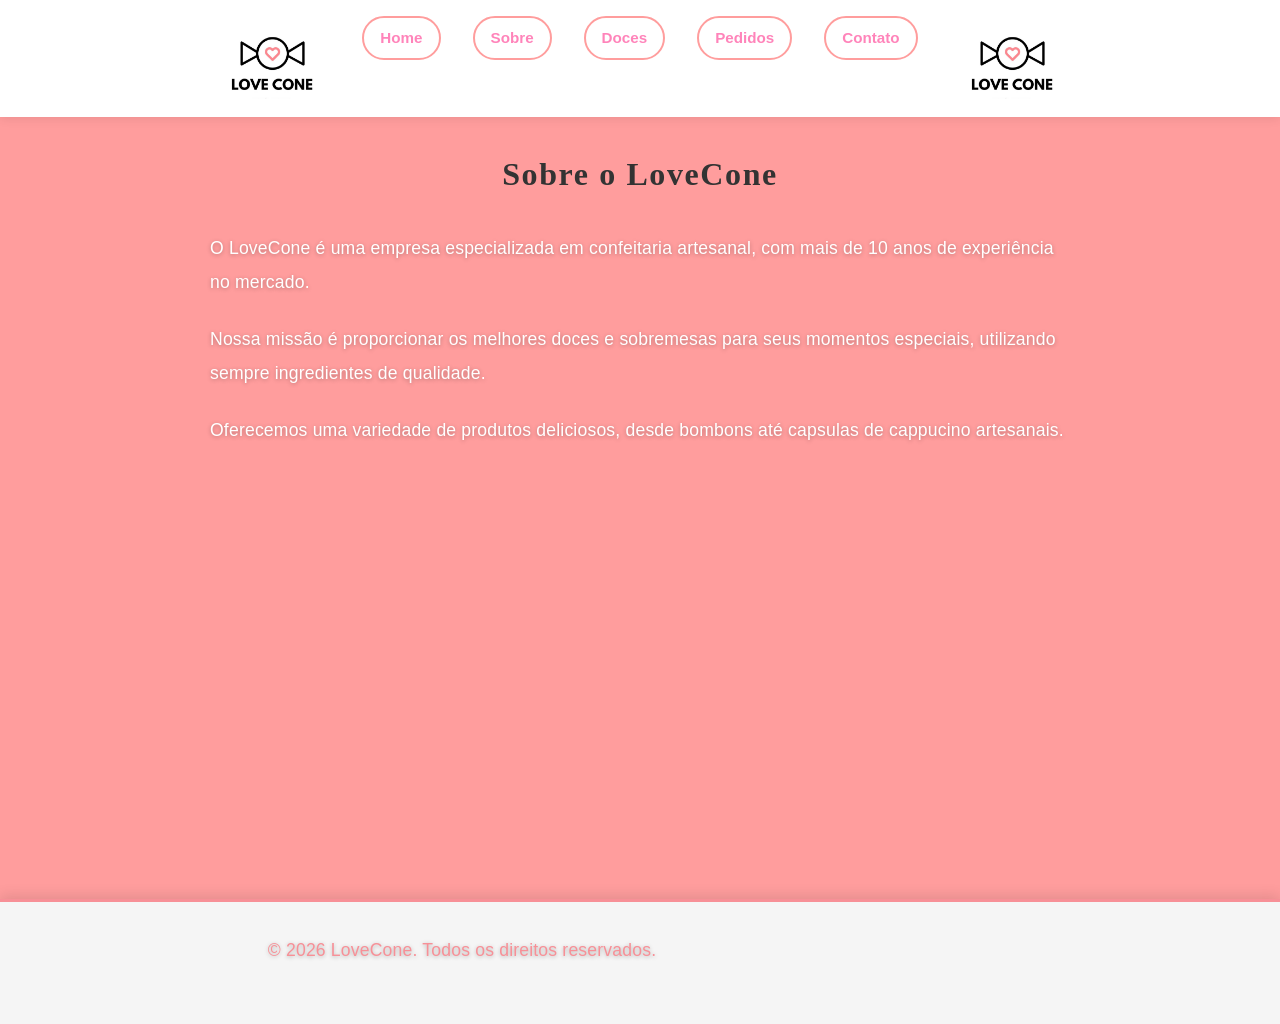
==== about.html @ 2f404a07 "Initial site upload" ====
<!DOCTYPE html>
<html lang="pt-BR">
<head>
    <meta charset="UTF-8">
    <meta name="viewport" content="width=device-width, initial-scale=1.0">
    <title>Sobre - LoveCone</title>
    <link rel="stylesheet" href="styles.css">
</head>
<body>
    <nav>
        <ul>
            <img class="logo"src="assets/logo4.png" alt="lovecone">
            <li><a href="index.html">Home</a></li>
            <li><a href="about.html">Sobre</a></li>
            <li><a href="candy.html">Doces</a></li>
            <li><a href="order.html">Pedidos</a></li>
            <li><a href="contact.html">Contato</a></li>
            <img class="logo"src="assets/logo4.png" alt="lovecone">
        </ul>
    </nav>

    <main>
        <h1>Sobre o LoveCone</h1>
        <p>O LoveCone é uma empresa especializada em confeitaria artesanal, com mais de 10 anos de experiência no mercado.</p>
        <p>Nossa missão é proporcionar os melhores doces e sobremesas para seus momentos especiais, utilizando sempre ingredientes de qualidade.</p>
        <p>Oferecemos uma variedade de produtos deliciosos, desde bombons até capsulas de cappucino artesanais.</p>
    </main>

    <footer>
        <p>&copy; 2026 LoveCone. Todos os direitos reservados.</p>
    </footer>

    <script src="scrip.js"></script>
</body>
</html>
---- styles.css ----
/* Variáveis globais */
:root {
    /* Cores */
    --color-primary: #f5f5f5;
    --color-secondary: #F79097;
    --color-tertiary: #f5f5f5;
    --color-input-bg:#f57386;
    --color-dark: #333;
    --color-dark-bg: #333;
    --color-light: white;
    --color-border: #ddd;

    /* Fontes */
    --font-primary: Arial, sans-serif;
    --font-title: 'Georgia', 'Palatino Linotype', 'Times New Roman', serif;
    --font-paragraph: Arial, sans-serif;
    --font-nav: Arial, sans-serif;
    --font-form: Arial, sans-serif;
    --font-button: Arial, sans-serif;
    --color-title-gold: #white;

    /* Tamanhos de fonte */
    --font-size-h1: 2rem;
    --font-size-h3: 1.25rem;
    --font-size-p: 1rem;
    --font-size-nav: 0.95rem;

    /* Espaçamentos */
    --spacing-small: 0.5rem;
    --spacing-medium: 1rem;
    --spacing-large: 2rem;

    /* Transições */
    --transition: 0.3s;
}

/* Reset e estilos globais */
* {
    margin: 0;
    padding: 0;
    box-sizing: border-box;
}

body {
    font-family: var(--font-primary);
    line-height: 1.6;
    color: var(--color-dark);
    background-color: #FF9D9D;
}

/* Navegação */
nav {
    background-color: var(--color-light);
    padding: var(--spacing-medium);
    position: sticky;
    top: 0;
    z-index: 100;
    box-shadow: 0 2px 10px rgba(0, 0, 0, 0.08);
}

nav ul {
    list-style: none;
    display: flex;
    gap: var(--spacing-large);
    justify-content: center;
    flex-wrap: wrap;
}

nav a {
    color: #FF84BA;
    text-decoration: none;
    font-weight: bold;
    font-family: var(--font-nav);
    font-size: var(--font-size-nav);
    padding: 0.5rem 1rem;
    border: 2px solid #FF9D9D;
    border-radius: 999px;
    display: inline-block;
    transition: var(--transition);
    background-color: transparent;
}

nav a:hover {
    background-color: #FF9D9D;
    color: var(--color-light);
    text-decoration: none;
    transform: translateY(-2px);
}

/* Main */
main {
    min-height: calc(100vh - 150px);
    padding: var(--spacing-large);
    max-width: 1200px;
    margin: 0 auto;
}

main:has(.order-form) {
    display: flex;
    flex-direction: column;
    align-items: center;
}

/* Footer */
footer {
    background-color: var(--color-primary);
    color: var(--color-secondary);
    text-align: center;
    padding: var(--spacing-large);
    margin-top: var(--spacing-large);
    border-top: 3px solid var(--color-secondary);
    box-shadow: 0 -4px 12px rgba(0, 0, 0, 0.1);
}

footer p,
footer a,
footer span,
footer div {
    color: var(--color-secondary);
    text-align: center;
}

/* Títulos */
h1 {
    color: var(--color-title-gold);
    margin: 0 auto 2rem;
    font-family: var(--font-title);
    font-size: var(--font-size-h1);
    text-align: center;
    letter-spacing: 0.05em;
    font-weight: 600;
}

p {
    color: #ffffff;
    font-size: 1.1rem;
    line-height: 1.9;
    max-width: 860px;
    margin-bottom: 1.5rem;
    letter-spacing: 0.01em;
    text-shadow: 0 1px 4px rgba(0, 0, 0, 0.28);
}

main p {
    font-family: var(--font-primary);
    margin-left: auto;
    margin-right: auto;
}


h3 {
    color: var(--color-primary);
    margin-bottom: var(--spacing-small);
    font-family: var(--font-title);
    font-size: var(--font-size-h3);

}

/* Slider de produtos (candy.html) */
.candy-hero {
    text-align: center;
    margin-bottom: var(--spacing-large);
    background: linear-gradient(135deg, var(--color-input-bg), var(--color-input-bg));
    padding: var(--spacing-large);
    border-radius: 12px;
    border: 2px solid var(--color-secondary);
}

.order-hero {
    text-align: center;
    margin-bottom: var(--spacing-large);
    background: linear-gradient(135deg, var(--color-input-bg), var(--color-input-bg));
    padding: var(--spacing-large);
    border-radius: 12px;
    border: 2px solid var(--color-secondary);
}

.order-products {
    display: grid;
    grid-template-columns: repeat(auto-fit, minmax(220px, 1fr));
    gap: var(--spacing-medium);
    margin-bottom: var(--spacing-large);
    background: linear-gradient(135deg, #faf6f1, #f5f0eb);
    padding: var(--spacing-large);
    border-radius: 12px;
    border: 2px solid var(--color-border);
}

.order-product-card {
    background: linear-gradient(135deg, var(--color-input-bg), #faf6f1);
    padding: var(--spacing-large);
    border-radius: 12px;
    box-shadow: 0 4px 12px rgba(0, 0, 0, 0.06);
    text-align: center;
    border: 2px solid var(--color-secondary);
    transition: var(--transition);
}

.order-product-card:hover {
    box-shadow: 0 6px 16px rgba(0, 0, 0, 0.1);
    transform: translateY(-4px);
}

.order-product-card h3 {
    color: var(--color-primary);
    margin-bottom: var(--spacing-small);
}

.order-product-card p {
    margin-bottom: 0.2rem;
}

.order-form {
    background: linear-gradient(135deg, var(--color-input-bg), #faf6f1);
    padding: var(--spacing-large);
    border-radius: 12px;
    border: 2px solid var(--color-primary);
    width: min(100%, 760px);
    margin: 0 auto;
}

.product-options {
    display: grid;
    gap: 0.6rem;
    margin: 0.5rem 0 1rem;
    background-color: #faf6f1;
    padding: var(--spacing-medium);
    border-radius: 8px;
    border: 1px solid var(--color-border);
}

.checkbox-option {
    display: flex;
    align-items: center;
    gap: 0.5rem;
    font-weight: 500;
    padding: 0.75rem;
    border: 1px solid var(--color-border);
    border-radius: 6px;
    background: linear-gradient(135deg, var(--color-input-bg), #faf6f1);
    cursor: pointer;
    transition: var(--transition);
}

.checkbox-option:hover {
    border-color: var(--color-secondary);
    box-shadow: 0 2px 6px rgba(157, 102, 56, 0.15);
}

.checkbox-option input {
    width: auto;
    margin: 0;
}

.quantity-field {
    display: none;
    margin: 0.35rem 0 0.8rem 1.4rem;
    padding: var(--spacing-medium);
    border: 1px solid var(--color-border);
    border-radius: 8px;
    background: linear-gradient(135deg, #faf6f1, #f5f0eb);
}



.quantity-field label {
    margin-top: 0;
    font-size: 0.95rem;
}

.quantity-field input {
    width: 120px;
}

.flavor-select {
    width: 100%;
    padding: var(--spacing-small);
    margin-top: var(--spacing-small);
    border: 2px solid var(--color-border);
    border-radius: 6px;
    font-family: var(--font-form);
    background-color: var(--color-input-bg);
    cursor: pointer;
    margin-bottom: var(--spacing-medium);
    transition: var(--transition);
}

.flavor-select:hover {
    border-color: var(--color-secondary);
    box-shadow: 0 2px 6px rgba(0, 0, 0, 0.1);
    background-color: #faf6f1;
}

.flavor-select:focus {
    outline: none;
    border-color: var(--color-secondary);
    box-shadow: 0 0 6px rgba(157, 102, 56, 0.2);
}

.quantity-input {
    width: 120px !important;
    padding: var(--spacing-small);
    margin-top: var(--spacing-small);
    border: 2px solid var(--color-border);
    border-radius: 6px;
    transition: var(--transition);
    background-color: var(--color-input-bg);
}

.quantity-input:hover {
    border-color: var(--color-secondary);
    background-color: #faf6f1;
}

.quantity-input:focus {
    outline: none;
    border-color: var(--color-secondary);
    box-shadow: 0 0 4px rgba(157, 102, 56, 0.3);
}

.price-display {
    background-color: #fff8f2;
    padding: var(--spacing-small) var(--spacing-medium);
    border: 2px solid var(--color-secondary);
    border-radius: 6px;
    margin-top: var(--spacing-medium);
    font-size: 0.95rem;
    color: var(--color-dark);
}

.price-display strong {
    color: var(--color-dark);
    font-size: 1.05rem;
}

.candy-hero p {
    max-width: 700px;
    margin: 0 auto;
    color: var(--color-input-bg);
}

.slider-section {
    background: linear-gradient(135deg, var(--color-input-bg), var(--color-input-bg));
    padding: var(--spacing-large);
    border-radius: 16px;
    box-shadow: 0 8px 25px rgba(0, 0, 0, 0.08);
    border: 2px solid var(--color-secondary);
}

.slider-controls {
    display: grid;
    grid-template-columns: auto 1fr auto;
    align-items: center;
    gap: var(--spacing-medium);
}

.slider-view {
    position: relative;
    min-height: 420px;
}

.slide {
    display: none;
    grid-template-columns: 1.1fr 0.9fr;
    gap: var(--spacing-large);
    align-items: center;
    background: linear-gradient(135deg, var(--color-input-bg), #faf6f1);
    padding: var(--spacing-large);
    border-radius: 16px;
    box-shadow: 0 4px 15px rgba(0, 0, 0, 0.08);
    border: 2px solid var(--color-border);
}

.slide.active {
    display: grid;
}

.slide-image {
    display: block;
    border-radius: 12px;
    overflow: hidden;
    min-height: 260px;
    border: 2px solid var(--color-secondary);
    background: linear-gradient(135deg, #f8e9dc, #f2d6bc);
}

.slide-image img {
    width: 100%;
    height: 100%;
    object-fit: cover;
    display: block;
}

.slide-content h3 {
    color: var(--color-primary);
    margin-bottom: var(--spacing-small);
}

.slide-content p {
    color: var(--color-dark);
}

.flavor-list {
    margin: 0.75rem 0;
    padding-left: 1.1rem;
    color: var(--color-dark);
    background-color: var(--color-input-bg);
    padding: var(--spacing-medium);
    border-left: 3px solid var(--color-secondary);
    border-radius: 4px;
}

.flavor-list li {
    margin-bottom: 0.35rem;
}

.flavor-list span {
    color: var(--color-primary);
    font-weight: bold;
}

.price-tag {
    margin-top: var(--spacing-small);
    font-weight: bold;
    color: var(--color-primary);
    background-color: #fff8f2;
    padding: 0.5rem 1rem;
    border-radius: 6px;
    display: inline-block;
    border: 1px solid var(--color-secondary);
}

.slider-btn {
    background: linear-gradient(135deg, var(--color-secondary), var(--color-input-bg));
    color: var(--color-light);
    border: 1px solid var(--color-secondary);
    width: 46px;
    height: 46px;
    border-radius: 999px;
    cursor: pointer;
    font-size: 1.1rem;
    font-weight: 600;
    transition: var(--transition);
    box-shadow: 0 4px 10px rgba(0, 0, 0, 0.16);
}

.slider-btn:hover {
    background: linear-gradient(135deg, var(--color-input-bg), var(--color-secondary));
    border-color: var(--color-secondary);
    transform: translateY(-2px);
    box-shadow: 0 6px 14px rgba(0, 0, 0, 0.22);
}

.slider-dots {
    display: flex;
    justify-content: center;
    gap: 0.6rem;
    margin-top: var(--spacing-medium);
}

.dot {
    width: 10px;
    height: 10px;
    border: 2px solid var(--color-border);
    border-radius: 50%;
    background: #c9b8a7;
    cursor: pointer;
    transition: var(--transition);
    opacity: 0.7;
    padding: 0;
}

.dot:hover {
    background: var(--color-secondary);
    opacity: 0.9;
}

.dot.active {
    background: var(--color-primary);
    border-color: var(--color-secondary);
    opacity: 1;
    transform: scale(1.2);
}

/* Formulários */
form {
    background: linear-gradient(135deg, --color-input-bg, --color-input-bg);
    padding: var(--spacing-large);
    border-radius: 12px;
    max-width: 600px;
    font-family: var(--font-form);
    border: 2px solid var(--color-primary);
}

label {
    display: block;
    margin-top: var(--spacing-medium);
    font-weight: bold;
    font-family: var(--font-form);
    color: var(--color-primary);
}

input,
textarea,
select {
    width: 100%;
    padding: var(--spacing-small);
    margin-top: var(--spacing-small);
    border: 2px solid var(--color-border);
    border-radius: 6px;
    font-family: var(--font-form);
    transition: var(--transition);
    background-color: var(--color-input-bg);
}

input:hover,
textarea:hover,
select:hover {
    background-color: var(--color-input-bg);
    border-color: var(--color-secondary);
}

input:focus,
textarea:focus,
select:focus {
    outline: none;
    border-color: var(--color-secondary);
    box-shadow: 0 0 6px rgba(157, 102, 56, 0.2);
    background-color: var(--color-light);
}

button {
    background-color: var(--color-secondary);
    color: var(--color-light);
    padding: 0.75rem var(--spacing-large);
    border: 2px solid var(--color-primary);
    border-radius: 6px;
    cursor: pointer;
    font-weight: bold;
    font-family: var(--font-button);
    margin-top: var(--spacing-large);
    transition: var(--transition);
}

.delivery-row {
    display: grid;
    grid-template-columns: minmax(180px, 220px) 1fr;
    gap: 0.75rem;
    align-items: center;
    margin-top: var(--spacing-medium);
}

.delivery-label {
    display: flex;
    align-items: center;
}

.delivery-option {
    display: flex;
    flex-wrap: wrap;
    gap: 0.75rem;
    

}

.radio-option {
    display: inline-flex;
    align-items: center;
    gap: 0.5rem;
    padding: 0.75rem 1rem;
    border: 2px solid var(--color-border);
    border-radius: 10px;
    background: #fff2fc;
    cursor: pointer;
    transition: var(--transition);
    font-weight: 500;
    color: #000;
}

.radio-option input {
    margin: 0;
}

.radio-option:hover {
    border-color: var(--color-secondary);
}

.freight-container {
    margin-top: var(--spacing-medium);
    padding: var(--spacing-medium);
    background: linear-gradient(135deg, #fff4ef, #fff8f2);
    border: 2px solid var(--color-secondary);
    border-radius: 12px;
}

.freight-container p {
    margin: 0.35rem 0;
    color: var(--color-dark);
    font-weight: 600;
}

.freight-container strong {
    color: var(--color-primary);
}

#contactForm button:hover {
    background-color: var(--color-primary);
    border-color: var(--color-primary);
    transform: none;
    box-shadow: none;
}

#contactForm button:active {
    background-color: var(--color-secondary);
    border-color: var(--color-secondary);
    transform: translateY(-2px);
    box-shadow: 0 4px 8px rgba(0, 0, 0, 0.15);
}

/* Container de contato (contact.html) */
.contact-container {
    display: grid;
    grid-template-columns: 1fr 1fr;
    gap: var(--spacing-large);
    margin-top: var(--spacing-large);
    background: linear-gradient(135deg, --color-input-bg, --color-input-bg);
    padding: var(--spacing-large);
    border-radius: 12px;
    border: 2px solid var(--color-border);
}

.contact-info {
    background: linear-gradient(135deg, --color-input-bg, --color-input-bg);
    padding: var(--spacing-large);
    border-radius: 12px;
    border: 2px solid var(--color-secondary);
    box-shadow: 0 2px 8px rgba(0, 0, 0, 0.05);
}

.contact-info h3 {
    color: var(--color-primary);
    margin-bottom: var(--spacing-medium);
}

.contact-info p {
    margin-bottom: var(--spacing-medium);
    font-family: var(--font-paragraph);
    font-size: var(--font-size-p);
    color: var(--color-dark);
}

.contact-info a {
    color: var(--color-input-bg);
    text-decoration: none;
    font-weight: 600;
    transition: var(--transition);
}

.contact-info a svg {
    fill: var(--color-light);
    vertical-align: middle;
}

.contact-info a:hover {
    color: var(--color-secondary);
    text-decoration: underline;
}
.logo{
    width: 120px;
    height: auto;

}

/* Responsivo */
@media (max-width: 768px) {
    .contact-container {
        grid-template-columns: 1fr;
    }

    nav ul {
        gap: var(--spacing-medium);
    }
}
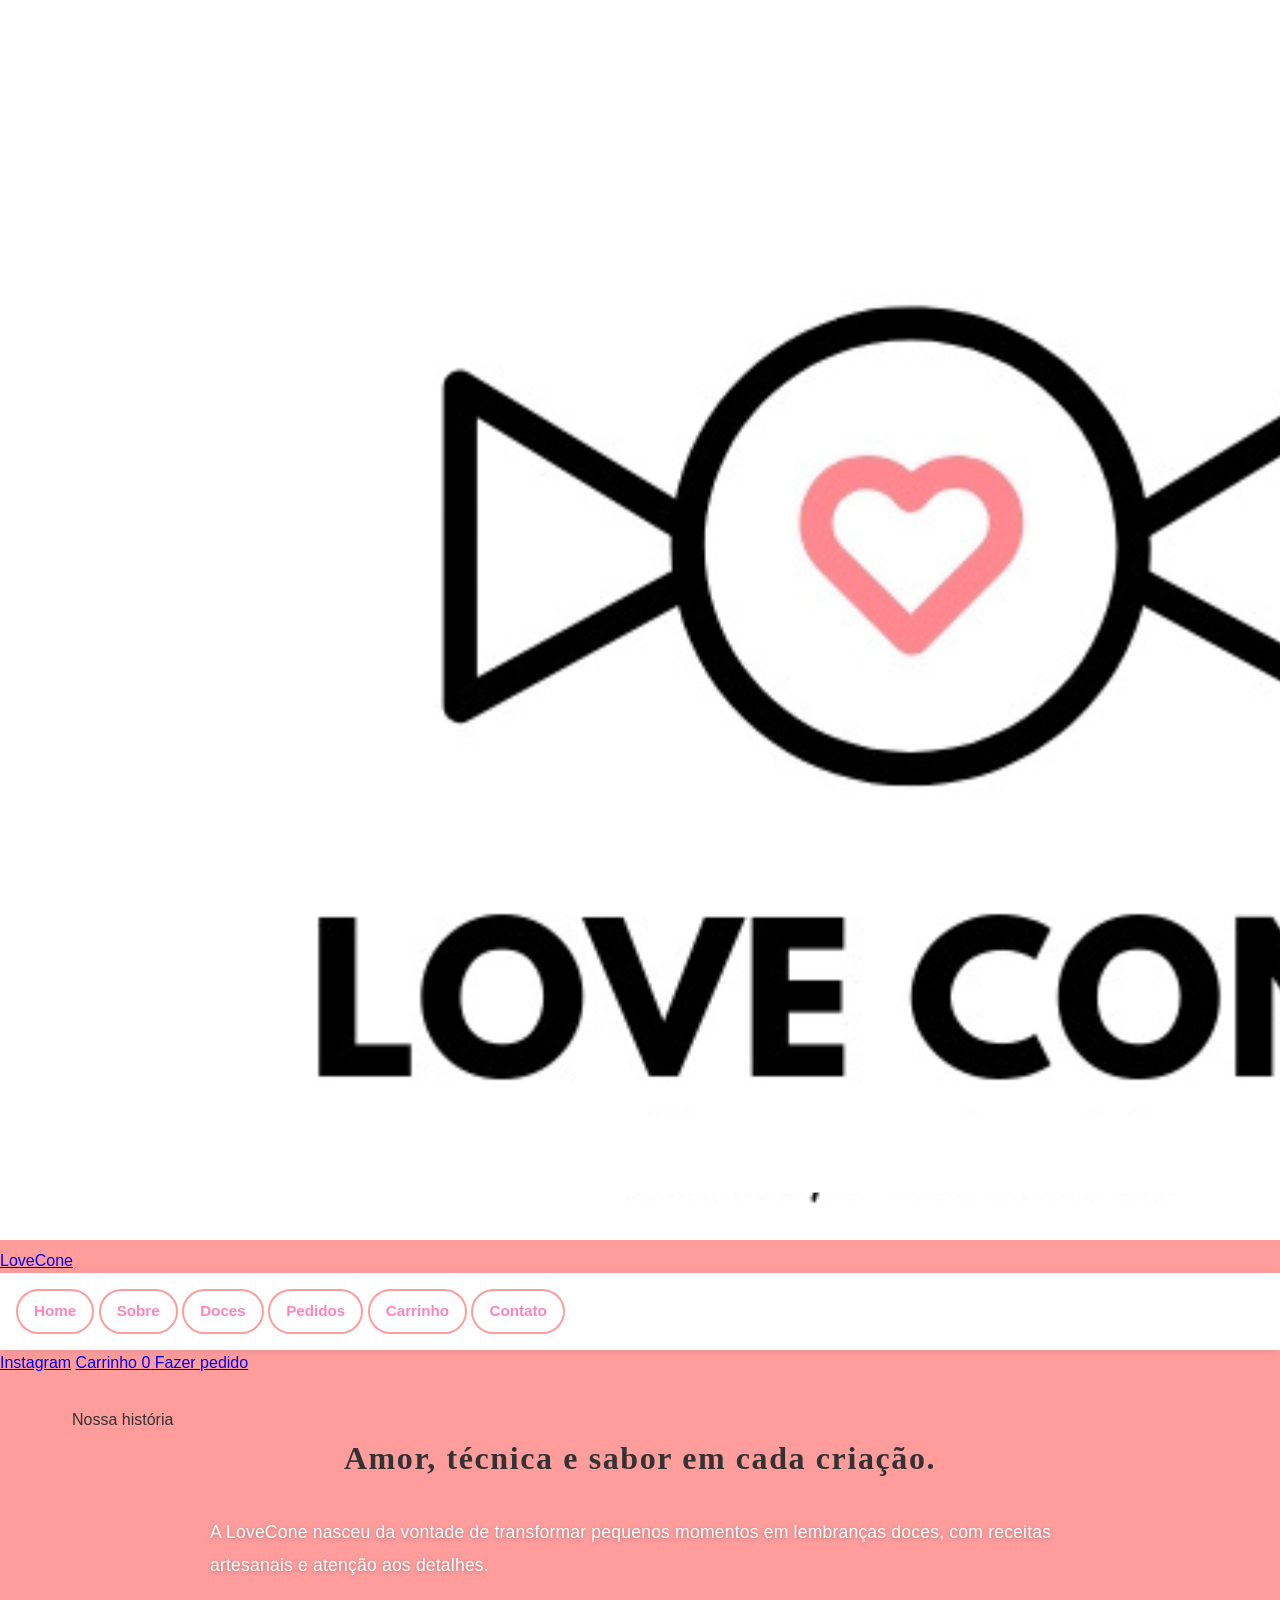
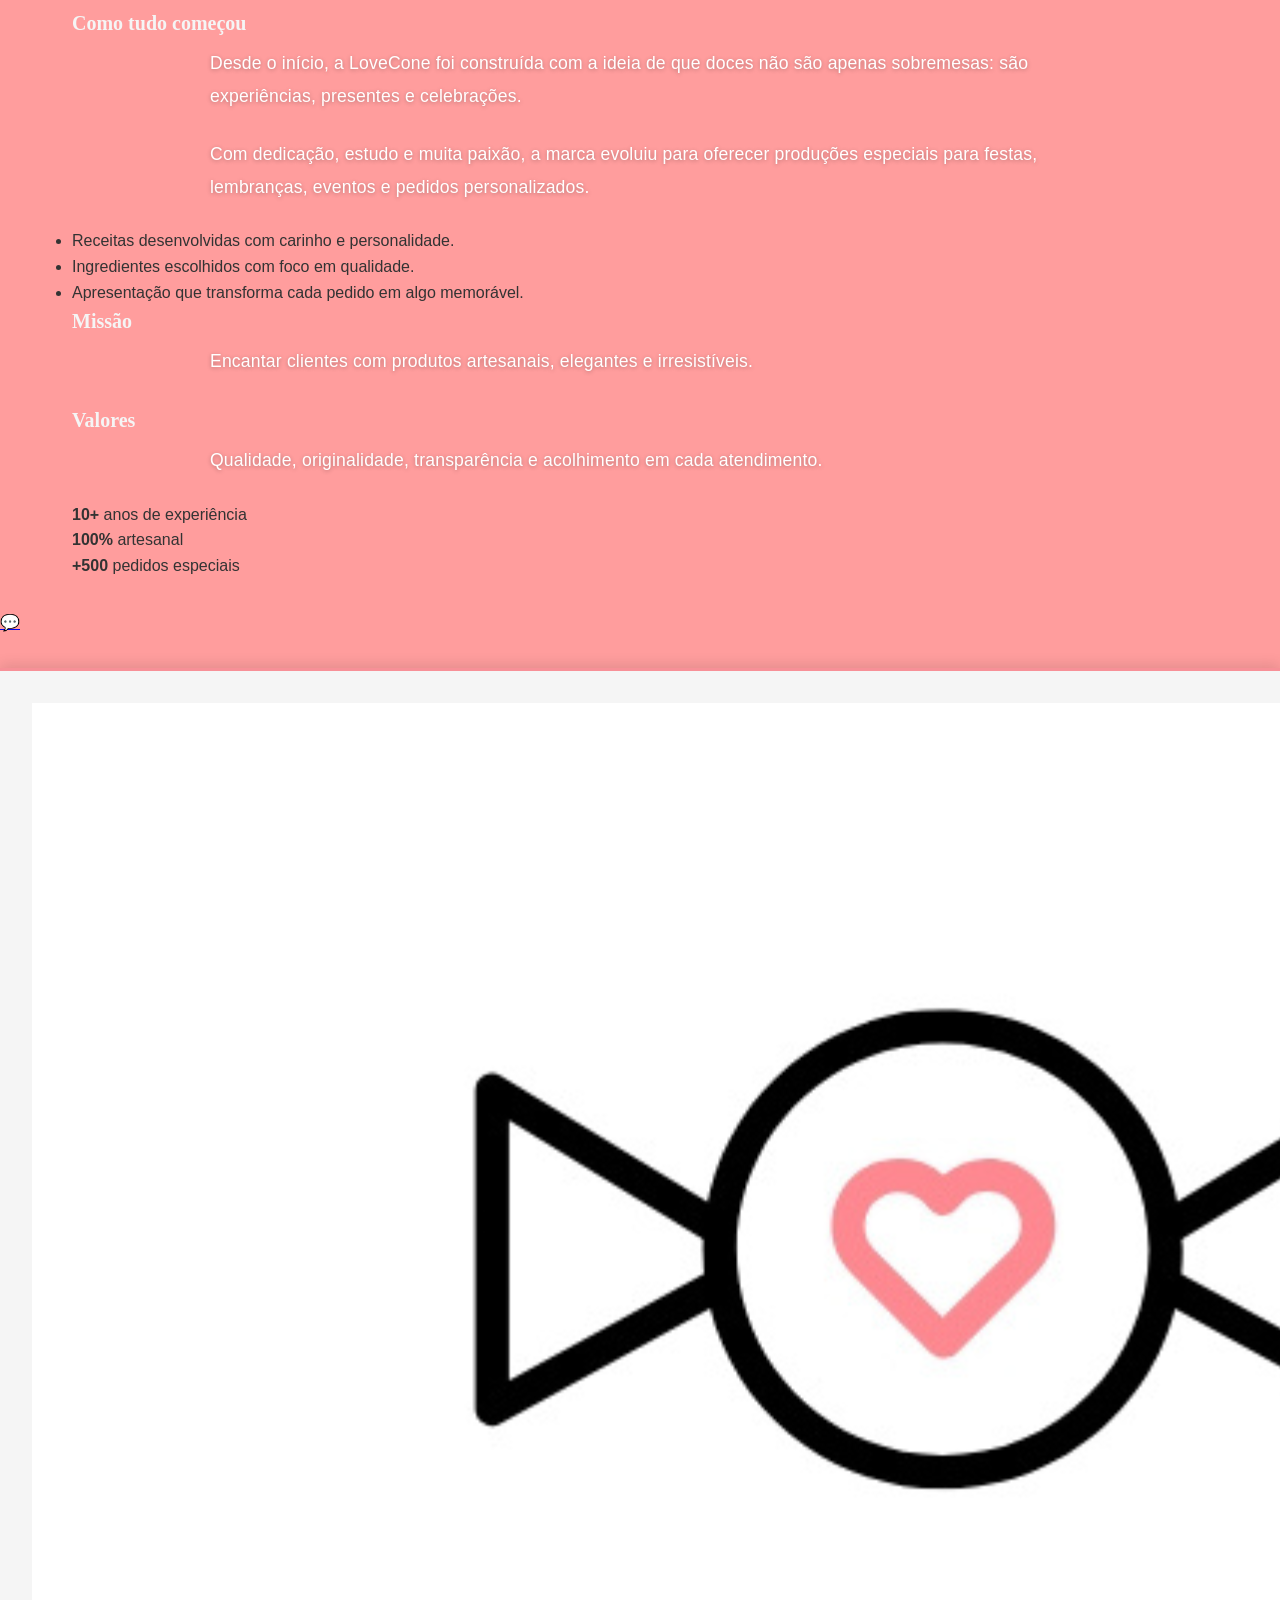
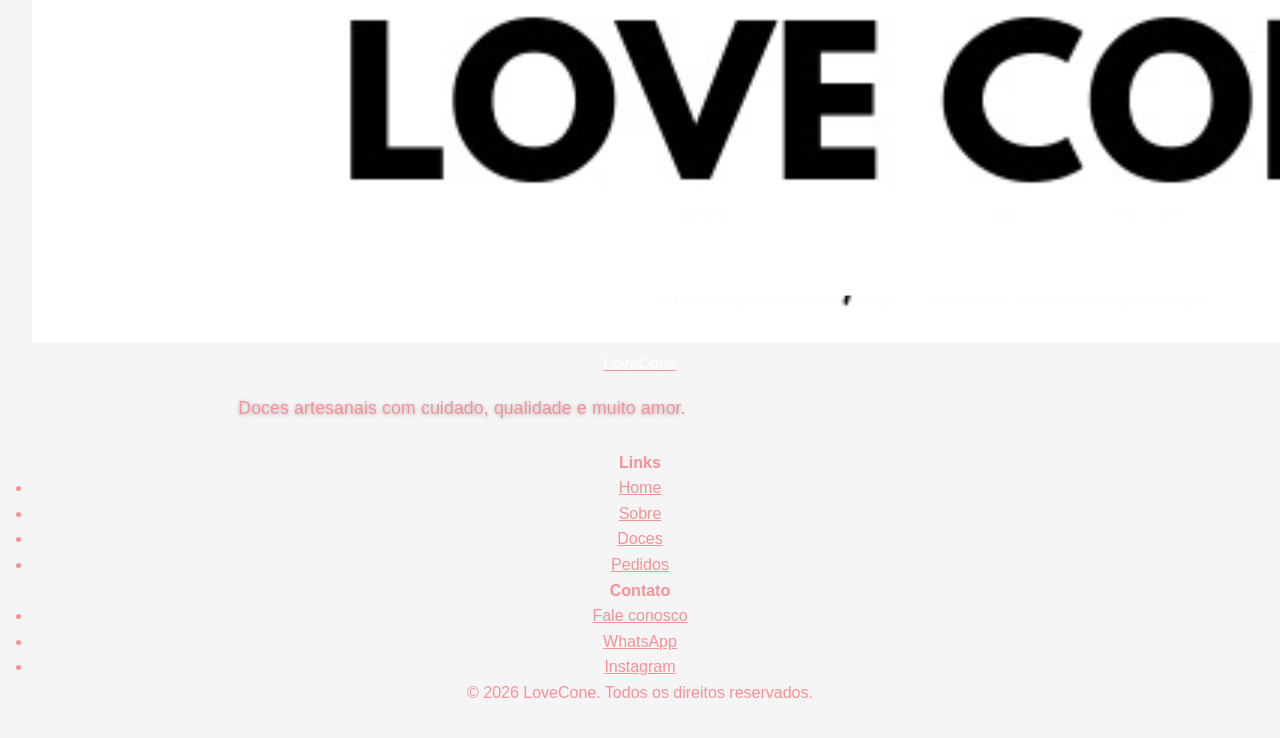
==== commit 9a1b11d3: "Revamp about page layout and content" ====
--- a/about.html
+++ b/about.html
@@ -3,31 +3,126 @@
 <head>
     <meta charset="UTF-8">
     <meta name="viewport" content="width=device-width, initial-scale=1.0">
-    <title>Sobre - LoveCone</title>
+    <meta name="description" content="Conheça a história da LoveCone e nossa missão de transformar momentos em experiências doces e memoráveis.">
+    <title>Sobre | LoveCone</title>
     <link rel="stylesheet" href="styles.css">
 </head>
 <body>
-    <nav>
-        <ul>
-            <img class="logo"src="assets/logo4.png" alt="lovecone">
-            <li><a href="index.html">Home</a></li>
-            <li><a href="about.html">Sobre</a></li>
-            <li><a href="candy.html">Doces</a></li>
-            <li><a href="order.html">Pedidos</a></li>
-            <li><a href="contact.html">Contato</a></li>
-            <img class="logo"src="assets/logo4.png" alt="lovecone">
-        </ul>
-    </nav>
+    <header class="site-header">
+        <div class="container navbar">
+            <a href="index.html" class="brand" aria-label="LoveCone home">
+                <img src="assets/logo4.png" alt="LoveCone logo">
+                <span>LoveCone</span>
+            </a>
+
+            <nav class="main-nav" aria-label="Navegação principal">
+                <a href="index.html">Home</a>
+                <a href="about.html" class="active">Sobre</a>
+                <a href="candy.html">Doces</a>
+                <a href="order.html">Pedidos</a>
+                <a href="cart.html">Carrinho</a>
+                <a href="contact.html">Contato</a>
+            </nav>
+
+            <div class="nav-actions">
+                <a class="btn btn-light" href="contact.html">Instagram</a>
+                <a class="btn btn-cart" href="cart.html">
+                    Carrinho
+                    <span class="cart-badge-pill" data-cart-nav-count>0</span>
+                </a>
+                <a class="btn btn-primary" href="order.html">Fazer pedido</a>
+            </div>
+        </div>
+    </header>
 
     <main>
-        <h1>Sobre o LoveCone</h1>
-        <p>O LoveCone é uma empresa especializada em confeitaria artesanal, com mais de 10 anos de experiência no mercado.</p>
-        <p>Nossa missão é proporcionar os melhores doces e sobremesas para seus momentos especiais, utilizando sempre ingredientes de qualidade.</p>
-        <p>Oferecemos uma variedade de produtos deliciosos, desde bombons até capsulas de cappucino artesanais.</p>
+        <section class="about-hero">
+            <div class="container">
+                <div class="page-copy">
+                    <span class="eyebrow">Nossa história</span>
+                    <h1>Amor, técnica e sabor em cada criação.</h1>
+                    <p>A LoveCone nasceu da vontade de transformar pequenos momentos em lembranças doces, com receitas artesanais e atenção aos detalhes.</p>
+                </div>
+            </div>
+        </section>
+
+        <section class="section">
+            <div class="container about-grid">
+                <article class="story-card">
+                    <h3>Como tudo começou</h3>
+                    <p>Desde o início, a LoveCone foi construída com a ideia de que doces não são apenas sobremesas: são experiências, presentes e celebrações.</p>
+                    <p>Com dedicação, estudo e muita paixão, a marca evoluiu para oferecer produções especiais para festas, lembranças, eventos e pedidos personalizados.</p>
+
+                    <ul>
+                        <li>Receitas desenvolvidas com carinho e personalidade.</li>
+                        <li>Ingredientes escolhidos com foco em qualidade.</li>
+                        <li>Apresentação que transforma cada pedido em algo memorável.</li>
+                    </ul>
+                </article>
+
+                <aside class="info-card">
+                    <h3>Missão</h3>
+                    <p>Encantar clientes com produtos artesanais, elegantes e irresistíveis.</p>
+
+                    <h3 style="margin-top: 1.6rem;">Valores</h3>
+                    <p>Qualidade, originalidade, transparência e acolhimento em cada atendimento.</p>
+                </aside>
+            </div>
+        </section>
+
+        <section class="section">
+            <div class="container">
+                <div class="stats-grid">
+                    <div class="stat-box">
+                        <strong>10+</strong>
+                        <span>anos de experiência</span>
+                    </div>
+                    <div class="stat-box">
+                        <strong>100%</strong>
+                        <span>artesanal</span>
+                    </div>
+                    <div class="stat-box">
+                        <strong>+500</strong>
+                        <span>pedidos especiais</span>
+                    </div>
+                </div>
+            </div>
+        </section>
     </main>
 
-    <footer>
-        <p>&copy; 2026 LoveCone. Todos os direitos reservados.</p>
+    <a class="wa-float" href="https://wa.me/5511971830218" target="_blank" rel="noopener noreferrer" aria-label="Falar no WhatsApp">💬</a>
+
+    <footer class="site-footer">
+        <div class="container footer-grid">
+            <div>
+                <a href="index.html" class="brand" aria-label="LoveCone home">
+                    <img src="assets/logo4.png" alt="LoveCone logo">
+                    <span style="color: #fff;">LoveCone</span>
+                </a>
+                <p style="margin-top: 1rem;">Doces artesanais com cuidado, qualidade e muito amor.</p>
+            </div>
+
+            <div>
+                <h4>Links</h4>
+                <ul class="footer-links">
+                    <li><a href="index.html">Home</a></li>
+                    <li><a href="about.html">Sobre</a></li>
+                    <li><a href="candy.html">Doces</a></li>
+                    <li><a href="order.html">Pedidos</a></li>
+                </ul>
+            </div>
+
+            <div>
+                <h4>Contato</h4>
+                <ul class="footer-links">
+                    <li><a href="contact.html">Fale conosco</a></li>
+                    <li><a href="https://wa.me/5511971830218" target="_blank" rel="noopener noreferrer">WhatsApp</a></li>
+                    <li><a href="https://www.instagram.com/loveconechocolates/" target="_blank" rel="noopener noreferrer">Instagram</a></li>
+                </ul>
+            </div>
+        </div>
+
+        <div class="container footer-bottom">&copy; 2026 LoveCone. Todos os direitos reservados.</div>
     </footer>
 
     <script src="scrip.js"></script>
--- a/styles.css
+++ b/styles.css
@@ -272,6 +272,12 @@
     width: 120px;
 }
 
+.flavor-entry {
+    padding-bottom: var(--spacing-small);
+    margin-bottom: var(--spacing-small);
+    border-bottom: 1px solid var(--color-border);
+}
+
 .flavor-select {
     width: 100%;
     padding: var(--spacing-small);
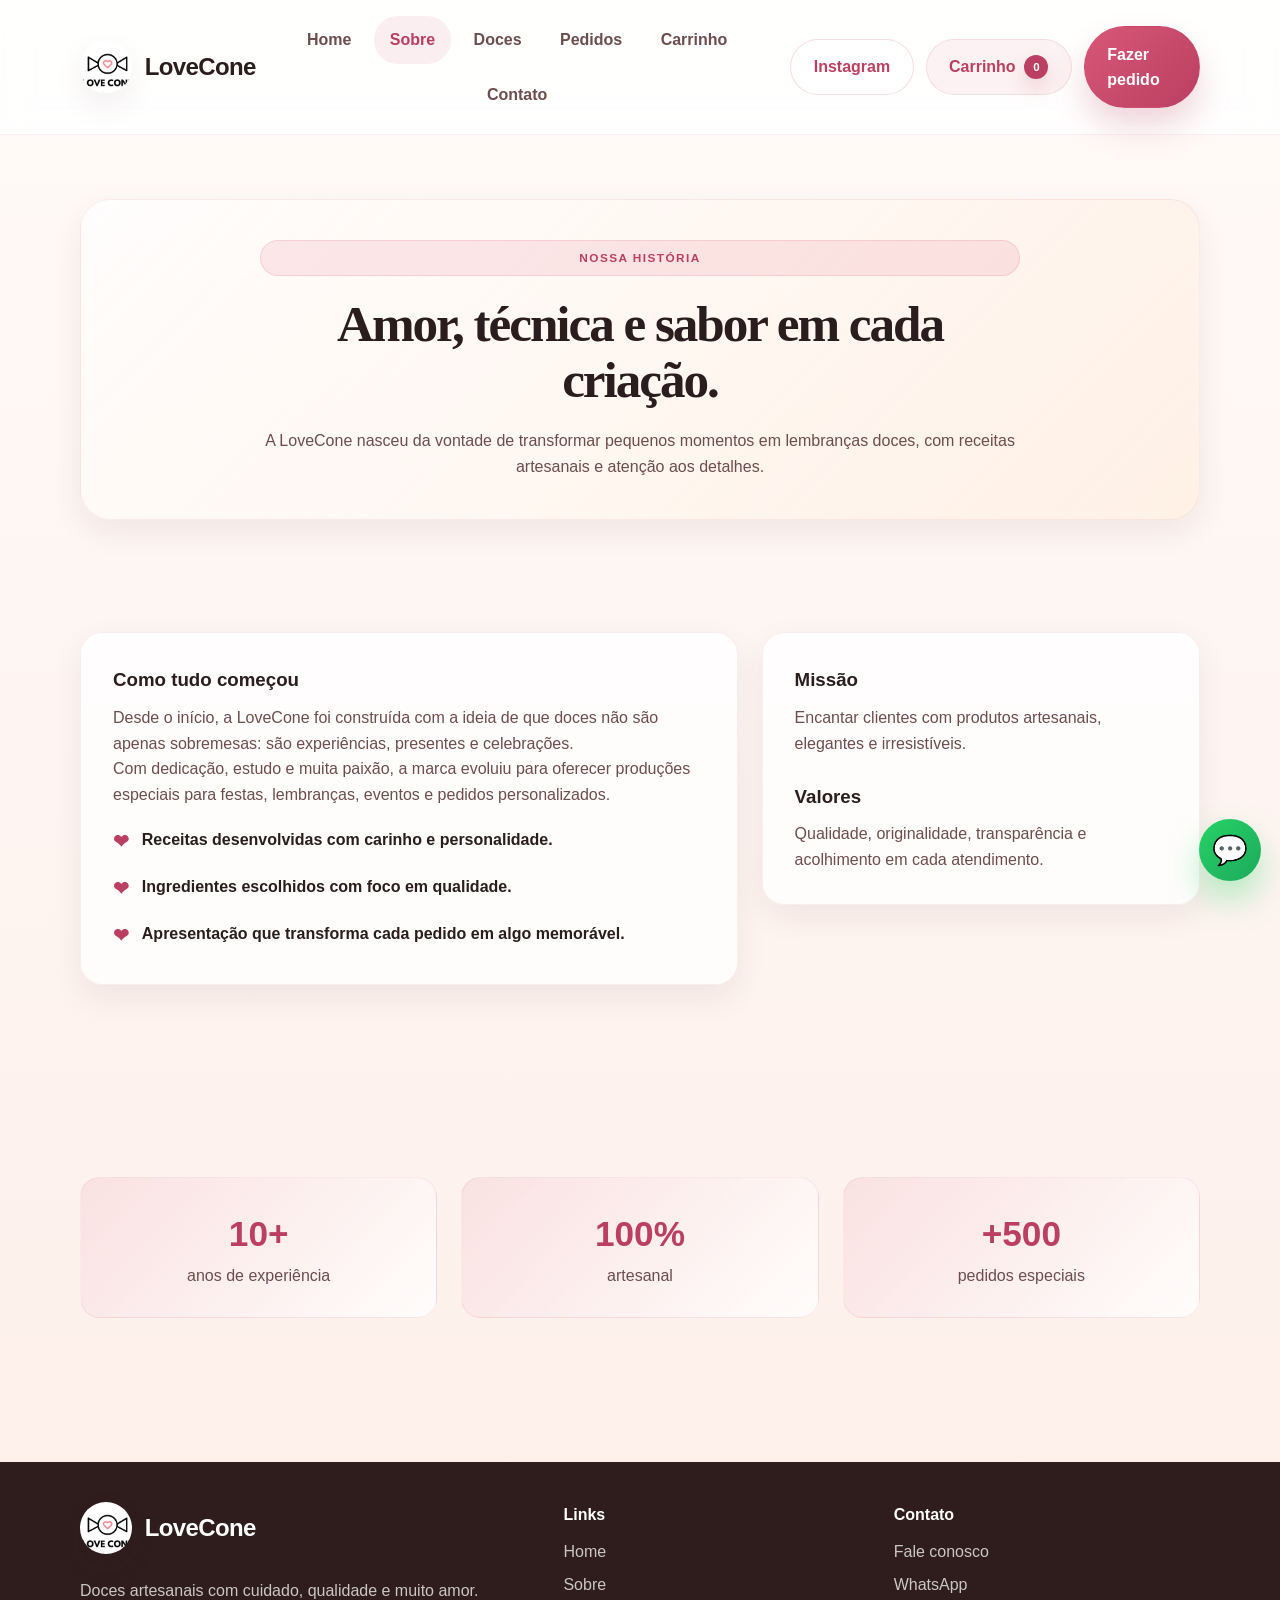
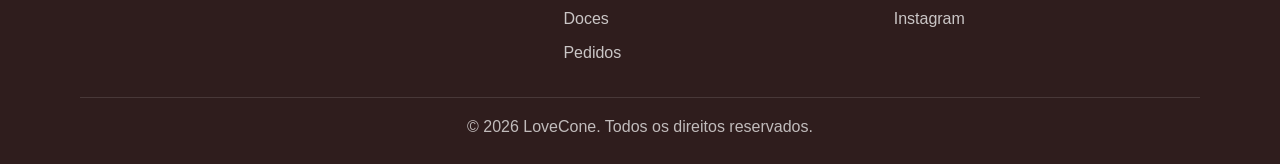
==== commit 832de9a0: "Update Instagram link to external URL" ====
--- a/about.html
+++ b/about.html
@@ -25,7 +25,7 @@
             </nav>
 
             <div class="nav-actions">
-                <a class="btn btn-light" href="contact.html">Instagram</a>
+                <a class="btn btn-light" href="https://www.instagram.com/loveconechocolates/" target="_blank" rel="noopener noreferrer">Instagram</a>
                 <a class="btn btn-cart" href="cart.html">
                     Carrinho
                     <span class="cart-badge-pill" data-cart-nav-count>0</span>
--- a/styles.css
+++ b/styles.css
@@ -1,322 +1,1449 @@
-/* Variáveis globais */
 :root {
-    /* Cores */
-    --color-primary: #f5f5f5;
-    --color-secondary: #F79097;
-    --color-tertiary: #f5f5f5;
-    --color-input-bg:#f57386;
-    --color-dark: #333;
-    --color-dark-bg: #333;
-    --color-light: white;
-    --color-border: #ddd;
-
-    /* Fontes */
-    --font-primary: Arial, sans-serif;
-    --font-title: 'Georgia', 'Palatino Linotype', 'Times New Roman', serif;
-    --font-paragraph: Arial, sans-serif;
-    --font-nav: Arial, sans-serif;
-    --font-form: Arial, sans-serif;
-    --font-button: Arial, sans-serif;
-    --color-title-gold: #white;
-
-    /* Tamanhos de fonte */
-    --font-size-h1: 2rem;
-    --font-size-h3: 1.25rem;
-    --font-size-p: 1rem;
-    --font-size-nav: 0.95rem;
-
-    /* Espaçamentos */
-    --spacing-small: 0.5rem;
-    --spacing-medium: 1rem;
-    --spacing-large: 2rem;
-
-    /* Transições */
-    --transition: 0.3s;
-}
-
-/* Reset e estilos globais */
+    --bg: #fffaf8;
+    --bg-soft: #fdf0ee;
+    --surface: #ffffff;
+    --surface-strong: #fff7f5;
+    --primary: #d85777;
+    --primary-dark: #ba3f60;
+    --secondary: #f5c4b7;
+    --secondary-strong: #f2a9a0;
+    --accent: #fff2cf;
+    --text: #2b1d1d;
+    --muted: #6d4d4d;
+    --line: #f3d9d5;
+    --success: #3b946d;
+    --shadow: 0 18px 45px rgba(157, 84, 98, 0.12);
+    --shadow-soft: 0 12px 32px rgba(50, 26, 34, 0.07);
+    --radius: 24px;
+    --radius-sm: 14px;
+}
+
 * {
     margin: 0;
     padding: 0;
     box-sizing: border-box;
 }
 
+html {
+    scroll-behavior: smooth;
+}
+
 body {
-    font-family: var(--font-primary);
+    font-family: 'Segoe UI', Tahoma, Geneva, Verdana, sans-serif;
+    background: linear-gradient(180deg, #fffaf8 0%, #fdeee8 100%);
+    color: var(--text);
     line-height: 1.6;
-    color: var(--color-dark);
-    background-color: #FF9D9D;
-}
-
-/* Navegação */
-nav {
-    background-color: var(--color-light);
-    padding: var(--spacing-medium);
+}
+
+a {
+    text-decoration: none;
+    color: inherit;
+}
+
+img {
+    display: block;
+    max-width: 100%;
+}
+
+button,
+input,
+select,
+textarea {
+    font: inherit;
+}
+
+.container {
+    width: min(1120px, calc(100% - 2rem));
+    margin: 0 auto;
+}
+
+.section {
+    padding: 5rem 0;
+}
+
+.section-heading {
+    text-align: center;
+    max-width: 640px;
+    margin: 0 auto 2.5rem;
+}
+
+.section-heading .eyebrow,
+.eyebrow {
+    display: inline-block;
+    padding: 0.45rem 0.8rem;
+    background: rgba(216, 87, 119, 0.12);
+    border: 1px solid rgba(216, 87, 119, 0.16);
+    color: var(--primary-dark);
+    border-radius: 999px;
+    font-size: 0.74rem;
+    letter-spacing: 0.12em;
+    text-transform: uppercase;
+    font-weight: 700;
+}
+
+.section-heading h2,
+.hero-copy h1,
+.page-hero h1,
+.order-hero h1,
+.candy-hero h1,
+.contact-header h1,
+.about-hero h1 {
+    font-family: Georgia, 'Times New Roman', serif;
+    letter-spacing: -0.04em;
+    line-height: 1.1;
+}
+
+.section-heading h2 {
+    margin-top: 1rem;
+    font-size: clamp(2rem, 4vw, 3rem);
+    color: var(--text);
+}
+
+.section-heading p,
+.hero-copy p,
+.page-copy p,
+.card p,
+.product-card p,
+.contact-copy p,
+.feature-item p,
+.testimonial p {
+    color: var(--muted);
+}
+
+.site-header {
     position: sticky;
     top: 0;
-    z-index: 100;
-    box-shadow: 0 2px 10px rgba(0, 0, 0, 0.08);
-}
-
-nav ul {
+    z-index: 20;
+    backdrop-filter: blur(14px);
+    background: rgba(255, 255, 255, 0.85);
+    border-bottom: 1px solid rgba(216, 87, 119, 0.1);
+}
+
+.navbar {
+    display: flex;
+    align-items: center;
+    justify-content: space-between;
+    padding: 1rem 0;
+    gap: 1rem;
+}
+
+.brand {
+    display: inline-flex;
+    align-items: center;
+    gap: 0.8rem;
+    font-weight: 800;
+    color: var(--text);
+    letter-spacing: -0.04em;
+}
+
+.brand img {
+    width: 52px;
+    height: 52px;
+    border-radius: 50%;
+    object-fit: cover;
+    box-shadow: var(--shadow-soft);
+}
+
+.brand span {
+    font-size: 1.5rem;
+}
+
+.main-nav {
+    display: flex;
+    align-items: center;
+    gap: 0.4rem;
+    flex-wrap: wrap;
+    justify-content: center;
+}
+
+.main-nav a {
+    color: var(--muted);
+    padding: 0.7rem 1rem;
+    border-radius: 999px;
+    font-weight: 600;
+    transition: 0.2s ease;
+}
+
+.main-nav a:hover,
+.main-nav a.active {
+    background: rgba(216, 87, 119, 0.1);
+    color: var(--primary-dark);
+}
+
+.nav-actions {
+    display: flex;
+    align-items: center;
+    gap: 0.75rem;
+}
+
+.btn {
+    display: inline-flex;
+    align-items: center;
+    justify-content: center;
+    padding: 0.9rem 1.4rem;
+    border: 1px solid transparent;
+    border-radius: 999px;
+    font-weight: 700;
+    transition: 0.2s ease;
+    cursor: pointer;
+    gap: 0.55rem;
+}
+
+.btn-cart {
+    background: rgba(216, 87, 119, 0.08);
+    color: var(--primary-dark);
+    border-color: rgba(216, 87, 119, 0.14);
+}
+
+.cart-badge-pill {
+    display: inline-flex;
+    align-items: center;
+    justify-content: center;
+    min-width: 24px;
+    height: 24px;
+    padding: 0 0.45rem;
+    border-radius: 999px;
+    background: var(--primary-dark);
+    color: #fff;
+    font-size: 0.72rem;
+    font-weight: 800;
+    box-shadow: 0 10px 20px rgba(186, 63, 96, 0.2);
+}
+
+.btn:hover {
+    transform: translateY(-2px);
+}
+
+.btn-primary {
+    background: linear-gradient(135deg, var(--primary) 0%, var(--primary-dark) 100%);
+    color: #fff;
+    box-shadow: 0 18px 32px rgba(184, 63, 96, 0.22);
+}
+
+.btn-secondary {
+    background: transparent;
+    color: var(--primary-dark);
+    border-color: rgba(216, 87, 119, 0.3);
+}
+
+.btn-light {
+    background: #fff;
+    color: var(--primary-dark);
+    border-color: rgba(216, 87, 119, 0.2);
+}
+
+.hero {
+    padding: 4rem 0 2rem;
+}
+
+.hero-layout {
+    display: grid;
+    grid-template-columns: 1.05fr 0.95fr;
+    align-items: center;
+    gap: 3rem;
+}
+
+.hero-copy h1 {
+    font-size: clamp(2.8rem, 5vw, 5rem);
+    color: var(--text);
+    margin: 1rem 0 1.25rem;
+}
+
+.hero-copy p {
+    font-size: 1.08rem;
+    max-width: 560px;
+}
+
+.cta-group {
+    display: flex;
+    flex-wrap: wrap;
+    gap: 1rem;
+    margin-top: 2rem;
+}
+
+.hero-list {
     list-style: none;
-    display: flex;
-    gap: var(--spacing-large);
+    display: grid;
+    gap: 0.9rem;
+    margin-top: 2rem;
+}
+
+.hero-list li {
+    display: flex;
+    align-items: center;
+    gap: 0.8rem;
+    color: var(--text);
+    font-weight: 600;
+}
+
+.hero-list li::before {
+    content: '✓';
+    display: inline-flex;
+    align-items: center;
     justify-content: center;
+    width: 24px;
+    height: 24px;
+    border-radius: 50%;
+    background: rgba(59, 148, 109, 0.14);
+    color: var(--success);
+}
+
+.hero-visual {
+    position: relative;
+    display: flex;
+    justify-content: center;
+}
+
+.showcase-card {
+    position: relative;
+    width: min(100%, 520px);
+    padding: 1.2rem;
+    background: linear-gradient(180deg, #fff8f7 0%, #ffe8e4 100%);
+    border: 1px solid rgba(216, 87, 119, 0.12);
+    border-radius: var(--radius);
+    box-shadow: var(--shadow);
+}
+
+.showcase-card img {
+    width: 100%;
+    border-radius: 22px;
+    height: 520px;
+    object-fit: cover;
+}
+
+.floating-badge {
+    position: absolute;
+    right: 1.5rem;
+    bottom: 1.5rem;
+    background: rgba(255, 255, 255, 0.95);
+    border: 1px solid rgba(216, 87, 119, 0.12);
+    border-radius: 20px;
+    padding: 1rem 1.1rem;
+    box-shadow: var(--shadow-soft);
+}
+
+.floating-badge strong {
+    display: block;
+    font-size: 1.5rem;
+    color: var(--text);
+}
+
+.floating-badge span {
+    color: var(--muted);
+    font-size: 0.85rem;
+}
+
+.trust-bar {
+    background: rgba(255, 255, 255, 0.74);
+    border-top: 1px solid rgba(216, 87, 119, 0.08);
+    border-bottom: 1px solid rgba(216, 87, 119, 0.08);
+}
+
+.trust-grid {
+    display: grid;
+    grid-template-columns: repeat(4, minmax(0, 1fr));
+    gap: 1rem;
+    padding: 1.5rem 0;
+}
+
+.trust-item {
+    text-align: center;
+    padding: 1rem;
+}
+
+.trust-item strong {
+    display: block;
+    font-size: clamp(1.5rem, 2vw, 2rem);
+    color: var(--primary-dark);
+}
+
+.trust-item span {
+    color: var(--muted);
+    font-size: 0.9rem;
+}
+
+.feature-grid,
+.testimonial-grid,
+.product-grid,
+.about-grid,
+.contact-grid,
+.stats-grid {
+    display: grid;
+    gap: 1.5rem;
+}
+
+.feature-grid {
+    grid-template-columns: repeat(3, minmax(0, 1fr));
+}
+
+.feature-item,
+.product-card,
+.testimonial,
+.card,
+.contact-panel,
+.form-card,
+.info-card,
+.story-card {
+    background: rgba(255, 255, 255, 0.8);
+    border: 1px solid rgba(216, 87, 119, 0.1);
+    border-radius: 22px;
+    box-shadow: var(--shadow-soft);
+}
+
+.feature-item {
+    padding: 2rem 1.5rem;
+}
+
+.feature-icon {
+    width: 58px;
+    height: 58px;
+    display: inline-flex;
+    align-items: center;
+    justify-content: center;
+    border-radius: 18px;
+    background: linear-gradient(135deg, rgba(216, 87, 119, 0.15), rgba(242, 169, 160, 0.22));
+    color: var(--primary-dark);
+    font-size: 1.5rem;
+    margin-bottom: 1rem;
+}
+
+.feature-item h3,
+.product-card h3,
+.story-card h3,
+.info-card h3,
+.contact-panel h3,
+.form-card h3,
+.card h3 {
+    margin-bottom: 0.6rem;
+    color: var(--text);
+}
+
+.feature-item p,
+.card p,
+.story-card p,
+.info-card p,
+.contact-panel p,
+.form-card p,
+.product-card p {
+    color: var(--muted);
+}
+
+.product-grid {
+    grid-template-columns: repeat(3, minmax(0, 1fr));
+}
+
+.product-card {
+    overflow: hidden;
+}
+
+.product-card img {
+    width: 100%;
+    height: 260px;
+    object-fit: cover;
+}
+
+.product-info {
+    padding: 1.5rem;
+}
+
+.product-tag {
+    display: inline-block;
+    padding: 0.3rem 0.7rem;
+    border-radius: 999px;
+    background: rgba(216, 87, 119, 0.08);
+    color: var(--primary-dark);
+    font-weight: 700;
+    font-size: 0.72rem;
+    letter-spacing: 0.05em;
+    text-transform: uppercase;
+    margin-bottom: 0.7rem;
+}
+
+.product-card h3 {
+    font-size: 1.3rem;
+}
+
+.product-meta {
+    display: flex;
+    align-items: center;
+    justify-content: space-between;
+    margin-top: 1rem;
+}
+
+.price {
+    font-size: 1.5rem;
+    font-weight: 800;
+    color: var(--primary-dark);
+}
+
+.rating {
+    color: #e3aa2d;
+    font-weight: 700;
+}
+
+.promo-bar {
+    background: linear-gradient(135deg, var(--primary-dark) 0%, var(--primary) 100%);
+    color: #fff;
+    text-align: center;
+    padding: 0.9rem 1rem;
+    font-weight: 700;
+    letter-spacing: 0.04em;
+}
+
+.offer-strip {
+    padding-top: 2rem;
+}
+
+.offer-grid,
+.category-grid {
+    display: grid;
+    gap: 1.5rem;
+}
+
+.offer-grid {
+    grid-template-columns: repeat(3, minmax(0, 1fr));
+}
+
+.offer-card,
+.category-card {
+    background: rgba(255, 255, 255, 0.8);
+    border: 1px solid rgba(216, 87, 119, 0.1);
+    border-radius: 22px;
+    box-shadow: var(--shadow-soft);
+    overflow: hidden;
+}
+
+.offer-card {
+    padding: 1.5rem;
+}
+
+.offer-card .badge {
+    display: inline-block;
+    background: rgba(216, 87, 119, 0.1);
+    color: var(--primary-dark);
+    font-size: 0.72rem;
+    font-weight: 800;
+    text-transform: uppercase;
+    letter-spacing: 0.08em;
+    padding: 0.45rem 0.7rem;
+    border-radius: 999px;
+    margin-bottom: 1rem;
+}
+
+.offer-card strong {
+    display: block;
+    font-size: 2rem;
+    color: var(--text);
+    margin-bottom: 0.4rem;
+}
+
+.offer-card p {
+    color: var(--muted);
+}
+
+.category-grid {
+    grid-template-columns: repeat(4, minmax(0, 1fr));
+}
+
+.category-card {
+    text-align: center;
+    padding: 1.5rem 1rem;
+}
+
+.category-icon {
+    width: 70px;
+    height: 70px;
+    margin: 0 auto 1rem;
+    border-radius: 50%;
+    background: linear-gradient(135deg, rgba(216, 87, 119, 0.12), rgba(242, 169, 160, 0.2));
+    display: flex;
+    align-items: center;
+    justify-content: center;
+    font-size: 2rem;
+}
+
+.category-card h3 {
+    margin-bottom: 0.5rem;
+}
+
+.category-card p {
+    color: var(--muted);
+    font-size: 0.95rem;
+}
+
+.signature-section {
+    padding-top: 1rem;
+}
+
+.signature-box {
+    display: grid;
+    grid-template-columns: 1.05fr 0.95fr;
+    gap: 2rem;
+    background: linear-gradient(135deg, rgba(255, 255, 255, 0.82), rgba(255, 241, 233, 0.9));
+    border: 1px solid rgba(216, 87, 119, 0.12);
+    border-radius: 30px;
+    overflow: hidden;
+    box-shadow: var(--shadow);
+}
+
+.signature-content {
+    padding: 2.5rem;
+}
+
+.signature-content h2 {
+    font-size: clamp(2.1rem, 3vw, 3rem);
+    margin: 1rem 0 1rem;
+    color: var(--text);
+    font-family: Georgia, 'Times New Roman', serif;
+}
+
+.signature-content p {
+    color: var(--muted);
+    margin-bottom: 1.5rem;
+}
+
+.highlight-list {
+    list-style: none;
+    display: grid;
+    gap: 0.8rem;
+    margin: 1rem 0 1.5rem;
+}
+
+.highlight-list li {
+    display: flex;
+    align-items: center;
+    gap: 0.8rem;
+    color: var(--text);
+    font-weight: 600;
+}
+
+.highlight-list li::before {
+    content: '✓';
+    display: flex;
+    width: 26px;
+    height: 26px;
+    align-items: center;
+    justify-content: center;
+    border-radius: 50%;
+    background: rgba(59, 148, 109, 0.14);
+    color: var(--success);
+}
+
+.signature-image {
+    position: relative;
+    min-height: 420px;
+    background: linear-gradient(135deg, rgba(216, 87, 119, 0.18), rgba(242, 169, 160, 0.28));
+}
+
+.signature-image img {
+    width: 100%;
+    height: 100%;
+    object-fit: cover;
+}
+
+.mini-stat {
+    position: absolute;
+    right: 1.2rem;
+    bottom: 1.2rem;
+    background: rgba(255, 255, 255, 0.9);
+    border: 1px solid rgba(216, 87, 119, 0.08);
+    border-radius: 18px;
+    padding: 1rem 1.1rem;
+    box-shadow: var(--shadow-soft);
+}
+
+.mini-stat strong {
+    display: block;
+    font-size: 1.4rem;
+    color: var(--primary-dark);
+}
+
+.mini-stat span {
+    color: var(--muted);
+    font-size: 0.82rem;
+}
+
+.newsletter {
+    background: linear-gradient(135deg, rgba(216, 87, 119, 0.08), rgba(242, 169, 160, 0.12));
+    border: 1px solid rgba(216, 87, 119, 0.12);
+    border-radius: 28px;
+    padding: 2.5rem;
+    display: flex;
+    align-items: center;
+    justify-content: space-between;
+    gap: 1rem;
+}
+
+.newsletter h3 {
+    margin-bottom: 0.35rem;
+    font-size: clamp(1.7rem, 3vw, 2.2rem);
+}
+
+.newsletter-form {
+    display: flex;
+    gap: 0.75rem;
     flex-wrap: wrap;
 }
 
-nav a {
-    color: #FF84BA;
-    text-decoration: none;
-    font-weight: bold;
-    font-family: var(--font-nav);
-    font-size: var(--font-size-nav);
-    padding: 0.5rem 1rem;
-    border: 2px solid #FF9D9D;
+.newsletter-form input {
+    min-width: min(100%, 280px);
+    padding: 0.95rem 1rem;
+    border: 1px solid rgba(216, 87, 119, 0.2);
     border-radius: 999px;
+    background: rgba(255, 255, 255, 0.9);
+}
+
+.page-hero,
+.about-hero,
+.contact-header,
+.order-hero,
+.candy-hero {
+    padding: 4rem 0 2rem;
+}
+
+.page-hero .container,
+.about-hero .container,
+.contact-header .container,
+.order-hero .container,
+.candy-hero .container {
+    background: linear-gradient(135deg, rgba(255, 255, 255, 0.7), rgba(255, 240, 228, 0.9));
+    border: 1px solid rgba(216, 87, 119, 0.1);
+    border-radius: 30px;
+    padding: 2.5rem 2rem;
+    box-shadow: var(--shadow-soft);
+}
+
+.page-copy {
+    display: grid;
+    gap: 1.25rem;
+    text-align: center;
+    max-width: 760px;
+    margin: 0 auto;
+}
+
+.page-copy h1,
+.about-hero h1,
+.contact-header h1,
+.candy-hero h1,
+.order-hero h1 {
+    font-size: clamp(2.3rem, 4vw, 4rem);
+    color: var(--text);
+}
+
+.about-grid {
+    grid-template-columns: 1.2fr 0.8fr;
+    align-items: start;
+}
+
+.story-card,
+.info-card,
+.contact-panel,
+.form-card {
+    padding: 2rem;
+}
+
+.story-card ul {
+    list-style: none;
+    display: grid;
+    gap: 1rem;
+    margin-top: 1.25rem;
+}
+
+.story-card li {
+    display: flex;
+    gap: 0.8rem;
+    align-items: flex-start;
+    color: var(--text);
+    font-weight: 600;
+}
+
+.story-card li::before {
+    content: '❤';
+    color: var(--primary-dark);
+    font-size: 1.2rem;
+}
+
+.stats-grid {
+    grid-template-columns: repeat(3, minmax(0, 1fr));
+    margin-top: 2rem;
+}
+
+.stat-box {
+    background: linear-gradient(135deg, rgba(216, 87, 119, 0.1), rgba(255, 255, 255, 0.8));
+    border: 1px solid rgba(216, 87, 119, 0.1);
+    border-radius: 20px;
+    padding: 1.8rem 1.2rem;
+    text-align: center;
+}
+
+.stat-box strong {
+    display: block;
+    font-size: 2.2rem;
+    color: var(--primary-dark);
+}
+
+.stat-box span {
+    color: var(--muted);
+}
+
+.testimonial-grid {
+    grid-template-columns: repeat(3, minmax(0, 1fr));
+}
+
+.testimonial {
+    padding: 1.7rem;
+}
+
+.quote {
+    font-size: 2.2rem;
+    color: var(--primary);
+    margin-bottom: 0.8rem;
+}
+
+.testimonial strong {
+    display: block;
+    margin-top: 1rem;
+    color: var(--text);
+}
+
+.slider-section {
+    margin-top: 2rem;
+}
+
+.slider-controls {
+    display: grid;
+    grid-template-columns: auto 1fr auto;
+    align-items: center;
+    gap: 1rem;
+}
+
+.slider-btn {
+    width: 46px;
+    height: 46px;
+    border: none;
+    border-radius: 50%;
+    background: var(--surface);
+    color: var(--primary-dark);
+    font-size: 1.4rem;
+    box-shadow: var(--shadow-soft);
+    cursor: pointer;
+}
+
+.slider-view {
+    position: relative;
+    overflow: hidden;
+    border-radius: var(--radius);
+    background: rgba(255, 255, 255, 0.4);
+    border: 1px solid rgba(216, 87, 119, 0.15);
+}
+
+.slide {
+    display: none;
+    grid-template-columns: 1.1fr 0.9fr;
+    min-height: 440px;
+}
+
+.slide.active {
+    display: grid;
+}
+
+.slide-image {
+    display: block;
+    height: 100%;
+}
+
+.slide-image img {
+    width: 100%;
+    height: 100%;
+    object-fit: cover;
+}
+
+.slide-content {
+    display: flex;
+    flex-direction: column;
+    justify-content: center;
+    padding: 2.2rem;
+    background: linear-gradient(135deg, rgba(255, 255, 255, 0.72), rgba(255, 244, 239, 0.9));
+}
+
+.slide-content h3 {
+    font-size: clamp(1.8rem, 3vw, 2.4rem);
+    color: var(--text);
+    margin-bottom: 0.85rem;
+}
+
+.slide-content p {
+    color: var(--muted);
+    margin-bottom: 1rem;
+}
+
+.slider-dots {
+    display: flex;
+    align-items: center;
+    justify-content: center;
+    gap: 0.6rem;
+    margin-top: 1.2rem;
+}
+
+.dot {
+    width: 12px;
+    height: 12px;
+    border-radius: 50%;
+    border: none;
+    background: rgba(216, 87, 119, 0.25);
+    cursor: pointer;
+}
+
+.dot.active {
+    background: var(--primary);
+}
+
+.mini-benefits {
+    display: grid;
+    grid-template-columns: repeat(3, minmax(0, 1fr));
+    gap: 1.25rem;
+}
+
+.benefit-box {
+    background: linear-gradient(135deg, rgba(255, 255, 255, 0.8), rgba(255, 240, 234, 0.9));
+    border: 1px solid rgba(216, 87, 119, 0.12);
+    border-radius: 22px;
+    padding: 1.6rem 1.25rem;
+    box-shadow: var(--shadow-soft);
+}
+
+.benefit-icon {
+    display: inline-flex;
+    align-items: center;
+    justify-content: center;
+    width: 52px;
+    height: 52px;
+    border-radius: 18px;
+    background: rgba(216, 87, 119, 0.09);
+    font-size: 1.5rem;
+    margin-bottom: 0.8rem;
+}
+
+.benefit-box h3 {
+    margin-bottom: 0.35rem;
+    color: var(--text);
+}
+
+.benefit-box p {
+    color: var(--muted);
+}
+
+.mini-link {
     display: inline-block;
-    transition: var(--transition);
-    background-color: transparent;
-}
-
-nav a:hover {
-    background-color: #FF9D9D;
-    color: var(--color-light);
-    text-decoration: none;
-    transform: translateY(-2px);
-}
-
-/* Main */
-main {
-    min-height: calc(100vh - 150px);
-    padding: var(--spacing-large);
-    max-width: 1200px;
-    margin: 0 auto;
-}
-
-main:has(.order-form) {
-    display: flex;
-    flex-direction: column;
-    align-items: center;
-}
-
-/* Footer */
-footer {
-    background-color: var(--color-primary);
-    color: var(--color-secondary);
-    text-align: center;
-    padding: var(--spacing-large);
-    margin-top: var(--spacing-large);
-    border-top: 3px solid var(--color-secondary);
-    box-shadow: 0 -4px 12px rgba(0, 0, 0, 0.1);
-}
-
-footer p,
-footer a,
-footer span,
-footer div {
-    color: var(--color-secondary);
-    text-align: center;
-}
-
-/* Títulos */
-h1 {
-    color: var(--color-title-gold);
-    margin: 0 auto 2rem;
-    font-family: var(--font-title);
-    font-size: var(--font-size-h1);
-    text-align: center;
-    letter-spacing: 0.05em;
+    margin-top: 0.8rem;
+    color: var(--primary-dark);
+    font-weight: 800;
+}
+
+.order-layout,
+.contact-grid {
+    display: grid;
+    grid-template-columns: 1.1fr 0.9fr;
+    gap: 1.5rem;
+    align-items: start;
+}
+
+.cart-summary {
+    background: linear-gradient(135deg, rgba(216, 87, 119, 0.08), rgba(255, 255, 255, 0.9));
+    border: 1px solid rgba(216, 87, 119, 0.12);
+    border-radius: 24px;
+    padding: 1.6rem;
+    box-shadow: var(--shadow-soft);
+    position: sticky;
+    top: 6rem;
+}
+
+.cart-summary-header {
+    display: flex;
+    align-items: center;
+    justify-content: space-between;
+    margin-bottom: 1rem;
+    gap: 1rem;
+}
+
+.cart-badge {
+    display: inline-flex;
+    align-items: center;
+    justify-content: center;
+    min-width: 36px;
+    height: 36px;
+    border-radius: 50%;
+    background: var(--primary-dark);
+    color: #fff;
+    font-weight: 800;
+    font-size: 0.9rem;
+}
+
+.cart-summary-list {
+    list-style: none;
+    display: grid;
+    gap: 0.8rem;
+    margin-top: 1rem;
+}
+
+.cart-summary-item {
+    display: flex;
+    align-items: flex-start;
+    justify-content: space-between;
+    gap: 1rem;
+    padding: 0.8rem 0.9rem;
+    background: rgba(255, 255, 255, 0.7);
+    border: 1px solid rgba(216, 87, 119, 0.06);
+    border-radius: 14px;
+}
+
+.cart-summary-item strong {
+    display: block;
+    color: var(--text);
+    margin-bottom: 0.2rem;
+}
+
+.cart-summary-item small,
+.cart-empty {
+    color: var(--muted);
+}
+
+.cart-summary-total {
+    margin-top: 1.2rem;
+    padding-top: 1rem;
+    border-top: 1px solid rgba(216, 87, 119, 0.12);
+    display: flex;
+    align-items: center;
+    justify-content: space-between;
+    font-weight: 800;
+    color: var(--text);
+}
+
+.order-form,
+.contact-form {
+    background: rgba(255, 255, 255, 0.82);
+    border: 1px solid rgba(216, 87, 119, 0.12);
+    border-radius: 24px;
+    padding: 2rem;
+    box-shadow: var(--shadow-soft);
+}
+
+.order-form label,
+.contact-form label,
+.order-form .delivery-row label {
+    display: block;
+    margin: 1rem 0 0.5rem;
+    font-weight: 700;
+    color: var(--text);
+}
+
+.order-form input,
+.order-form select,
+.order-form textarea,
+.contact-form input,
+.contact-form textarea {
+    width: 100%;
+    padding: 0.9rem 1rem;
+    border: 1px solid rgba(216, 87, 119, 0.18);
+    background: rgba(255, 255, 255, 0.8);
+    border-radius: 14px;
+    color: var(--text);
+    transition: 0.2s ease;
+}
+
+.order-form input:focus,
+.order-form select:focus,
+.order-form textarea:focus,
+.contact-form input:focus,
+.contact-form textarea:focus {
+    outline: none;
+    border-color: rgba(184, 63, 96, 0.58);
+    box-shadow: 0 0 0 4px rgba(216, 87, 119, 0.08);
+}
+
+.delivery-row {
+    margin-top: 1rem;
+    padding: 1rem 0;
+    border-top: 1px solid var(--line);
+    border-bottom: 1px solid var(--line);
+}
+
+.delivery-option {
+    display: flex;
+    gap: 1rem;
+    flex-wrap: wrap;
+    margin-top: 0.75rem;
+}
+
+.radio-option {
+    display: inline-flex;
+    align-items: center;
+    gap: 0.5rem;
+    padding: 0.75rem 1rem;
+    border-radius: 999px;
+    background: rgba(216, 87, 119, 0.06);
+    color: var(--text);
     font-weight: 600;
 }
 
-p {
-    color: #ffffff;
-    font-size: 1.1rem;
-    line-height: 1.9;
-    max-width: 860px;
-    margin-bottom: 1.5rem;
-    letter-spacing: 0.01em;
-    text-shadow: 0 1px 4px rgba(0, 0, 0, 0.28);
-}
-
-main p {
-    font-family: var(--font-primary);
-    margin-left: auto;
-    margin-right: auto;
-}
-
-
-h3 {
-    color: var(--color-primary);
-    margin-bottom: var(--spacing-small);
-    font-family: var(--font-title);
-    font-size: var(--font-size-h3);
-
-}
-
-/* Slider de produtos (candy.html) */
-.candy-hero {
-    text-align: center;
-    margin-bottom: var(--spacing-large);
-    background: linear-gradient(135deg, var(--color-input-bg), var(--color-input-bg));
-    padding: var(--spacing-large);
-    border-radius: 12px;
-    border: 2px solid var(--color-secondary);
-}
-
-.order-hero {
-    text-align: center;
-    margin-bottom: var(--spacing-large);
-    background: linear-gradient(135deg, var(--color-input-bg), var(--color-input-bg));
-    padding: var(--spacing-large);
-    border-radius: 12px;
-    border: 2px solid var(--color-secondary);
-}
-
-.order-products {
-    display: grid;
-    grid-template-columns: repeat(auto-fit, minmax(220px, 1fr));
-    gap: var(--spacing-medium);
-    margin-bottom: var(--spacing-large);
-    background: linear-gradient(135deg, #faf6f1, #f5f0eb);
-    padding: var(--spacing-large);
-    border-radius: 12px;
-    border: 2px solid var(--color-border);
-}
-
-.order-product-card {
-    background: linear-gradient(135deg, var(--color-input-bg), #faf6f1);
-    padding: var(--spacing-large);
-    border-radius: 12px;
-    box-shadow: 0 4px 12px rgba(0, 0, 0, 0.06);
-    text-align: center;
-    border: 2px solid var(--color-secondary);
-    transition: var(--transition);
-}
-
-.order-product-card:hover {
-    box-shadow: 0 6px 16px rgba(0, 0, 0, 0.1);
-    transform: translateY(-4px);
-}
-
-.order-product-card h3 {
-    color: var(--color-primary);
-    margin-bottom: var(--spacing-small);
-}
-
-.order-product-card p {
-    margin-bottom: 0.2rem;
-}
-
-.order-form {
-    background: linear-gradient(135deg, var(--color-input-bg), #faf6f1);
-    padding: var(--spacing-large);
-    border-radius: 12px;
-    border: 2px solid var(--color-primary);
-    width: min(100%, 760px);
-    margin: 0 auto;
+.radio-option input {
+    width: auto;
+}
+
+.order-total-container {
+    margin-top: 1.5rem;
+    padding: 1.1rem 1.2rem;
+    background: linear-gradient(135deg, rgba(216, 87, 119, 0.08), rgba(255, 255, 255, 0.9));
+    border: 1px solid rgba(216, 87, 119, 0.1);
+    border-radius: 18px;
+}
+
+.order-total-container p {
+    margin: 0.2rem 0;
+    color: var(--text);
+    font-weight: 600;
 }
 
 .product-options {
     display: grid;
-    gap: 0.6rem;
-    margin: 0.5rem 0 1rem;
-    background-color: #faf6f1;
-    padding: var(--spacing-medium);
-    border-radius: 8px;
-    border: 1px solid var(--color-border);
+    gap: 0.8rem;
+    margin-top: 0.8rem;
+}
+
+.product-line {
+    padding: 0.8rem;
+    border: 1px solid rgba(216, 87, 119, 0.12);
+    border-radius: 16px;
+    background: rgba(255, 248, 247, 0.9);
 }
 
 .checkbox-option {
     display: flex;
     align-items: center;
-    gap: 0.5rem;
-    font-weight: 500;
-    padding: 0.75rem;
-    border: 1px solid var(--color-border);
-    border-radius: 6px;
-    background: linear-gradient(135deg, var(--color-input-bg), #faf6f1);
-    cursor: pointer;
-    transition: var(--transition);
-}
-
-.checkbox-option:hover {
-    border-color: var(--color-secondary);
-    box-shadow: 0 2px 6px rgba(157, 102, 56, 0.15);
+    gap: 0.7rem;
+    font-weight: 700;
+    color: var(--text);
 }
 
 .checkbox-option input {
     width: auto;
-    margin: 0;
 }
 
 .quantity-field {
     display: none;
-    margin: 0.35rem 0 0.8rem 1.4rem;
-    padding: var(--spacing-medium);
-    border: 1px solid var(--color-border);
-    border-radius: 8px;
-    background: linear-gradient(135deg, #faf6f1, #f5f0eb);
-}
-
-
-
-.quantity-field label {
-    margin-top: 0;
-    font-size: 0.95rem;
-}
-
-.quantity-field input {
-    width: 120px;
+    margin-top: 1rem;
+    padding: 0.9rem;
+    border-radius: 12px;
+    background: rgba(255, 255, 255, 0.78);
+    border: 1px solid rgba(216, 87, 119, 0.1);
 }
 
 .flavor-entry {
-    padding-bottom: var(--spacing-small);
-    margin-bottom: var(--spacing-small);
-    border-bottom: 1px solid var(--color-border);
-}
-
-.flavor-select {
+    margin-bottom: 0.8rem;
+}
+
+.flavor-entry:last-child {
+    margin-bottom: 0;
+}
+
+.flavor-select,
+.quantity-input {
     width: 100%;
-    padding: var(--spacing-small);
-    margin-top: var(--spacing-small);
-    border: 2px solid var(--color-border);
-    border-radius: 6px;
-    font-family: var(--font-form);
-    background-color: var(--color-input-bg);
+    padding: 0.8rem 0.9rem;
+    border: 1px solid rgba(216, 87, 119, 0.18);
+    border-radius: 12px;
+    background: rgba(255, 255, 255, 0.8);
+}
+
+.order-form button,
+.contact-form button {
+    margin-top: 1.2rem;
+    width: 100%;
+    border: none;
+    border-radius: 999px;
+    padding: 1rem 1.3rem;
+    background: linear-gradient(135deg, var(--primary) 0%, var(--primary-dark) 100%);
+    color: #fff;
+    font-weight: 800;
     cursor: pointer;
-    margin-bottom: var(--spacing-medium);
-    transition: var(--transition);
-}
-
-.flavor-select:hover {
-    border-color: var(--color-secondary);
-    box-shadow: 0 2px 6px rgba(0, 0, 0, 0.1);
-    background-color: #faf6f1;
-}
-
-.flavor-select:focus {
-    outline: none;
-    border-color: var(--color-secondary);
-    box-shadow: 0 0 6px rgba(157, 102, 56, 0.2);
-}
-
-.quantity-input {
-    width: 120px !important;
-    padding: var(--spacing-small);
-    margin-top: var(--spacing-small);
-    border: 2px solid var(--color-border);
-    border-radius: 6px;
-    transition: var(--transition);
-    background-color: var(--color-input-bg);
-}
-
-.quantity-input:hover {
-    border-color: var(--color-secondary);
-    background-color: #faf6f1;
-}
+    box-shadow: 0 16px 28px rgba(184, 63, 96, 0.22);
+}
+
+.contact-list {
+    list-style: none;
+    display: grid;
+    gap: 1rem;
+    margin-top: 1.25rem;
+}
+
+.contact-list li {
+    display: flex;
+    gap: 0.75rem;
+    align-items: flex-start;
+    color: var(--muted);
+}
+
+.contact-list li strong {
+    color: var(--text);
+}
+
+.cart-page-section {
+    padding-top: 3rem;
+}
+
+.cart-layout {
+    display: grid;
+    grid-template-columns: 1.25fr 0.75fr;
+    gap: 1.5rem;
+    align-items: start;
+}
+
+.left-heading {
+    text-align: left;
+    margin-bottom: 1.5rem;
+}
+
+.cart-panel {
+    background: rgba(255, 255, 255, 0.82);
+    border: 1px solid rgba(216, 87, 119, 0.12);
+    border-radius: 24px;
+    padding: 2rem;
+    box-shadow: var(--shadow-soft);
+}
+
+.cart-items {
+    display: grid;
+    gap: 1rem;
+}
+
+.cart-item {
+    display: grid;
+    grid-template-columns: 1fr auto;
+    gap: 1rem;
+    padding: 1rem;
+    border: 1px solid rgba(216, 87, 119, 0.12);
+    border-radius: 18px;
+    background: rgba(255, 248, 247, 0.9);
+}
+
+.cart-item h4 {
+    margin-bottom: 0.25rem;
+    color: var(--text);
+}
+
+.cart-item-meta {
+    display: grid;
+    gap: 0.38rem;
+    color: var(--muted);
+    font-size: 0.92rem;
+}
+
+.cart-item-actions {
+    display: flex;
+    align-items: center;
+    gap: 0.8rem;
+}
+
+.cart-item-total {
+    font-weight: 800;
+    color: var(--text);
+    min-width: 90px;
+    text-align: right;
+}
+
+.item-remove {
+    border: none;
+    background: rgba(216, 87, 119, 0.12);
+    color: var(--primary-dark);
+    border-radius: 999px;
+    width: 36px;
+    height: 36px;
+    font-size: 1.1rem;
+    cursor: pointer;
+}
+
+.cart-empty-state {
+    text-align: center;
+    padding: 2rem 1rem;
+    color: var(--muted);
+}
+
+.cart-empty-state h3 {
+    margin-bottom: 0.5rem;
+    color: var(--text);
+}
+
+.summary-stack {
+    display: grid;
+    gap: 0.9rem;
+    margin: 1rem 0 1.4rem;
+}
+
+.summary-row {
+    display: flex;
+    justify-content: space-between;
+    align-items: center;
+    color: var(--muted);
+}
+
+.total-row {
+    margin-top: 0.8rem;
+    padding-top: 0.9rem;
+    border-top: 1px solid rgba(216, 87, 119, 0.12);
+    color: var(--text);
+    font-size: 1.1rem;
+    font-weight: 800;
+}
+
+.full-width {
+    width: 100%;
+    margin-top: 0.8rem;
+}
+
+@media (max-width: 768px) {
+    .cart-layout {
+        grid-template-columns: 1fr;
+    }
+
+    .cart-item {
+        grid-template-columns: 1fr;
+    }
+
+    .cart-item-actions {
+        justify-content: space-between;
+    }
+}
+
+.contact-icons {
+    width: 42px;
+    height: 42px;
+    border-radius: 12px;
+    display: inline-flex;
+    align-items: center;
+    justify-content: center;
+    background: rgba(216, 87, 119, 0.08);
+    color: var(--primary-dark);
+    flex-shrink: 0;
+}
+
+.wa-float {
+    position: fixed;
+    right: 1.2rem;
+    bottom: 1.2rem;
+    z-index: 30;
+    display: inline-flex;
+    align-items: center;
+    justify-content: center;
+    width: 62px;
+    height: 62px;
+    border-radius: 50%;
+    background: linear-gradient(135deg, #25d366 0%, #1ea95c 100%);
+    color: #fff;
+    box-shadow: 0 18px 34px rgba(37, 211, 102, 0.35);
+    font-size: 1.8rem;
+    transition: transform 0.2s ease, box-shadow 0.2s ease;
+}
+
+.wa-float:hover {
+    transform: translateY(-3px) scale(1.02);
+    box-shadow: 0 22px 38px rgba(37, 211, 102, 0.42);
+}
+
+.site-footer {
+    background: #2f1d1d;
+    color: rgba(255, 255, 255, 0.8);
+    padding: 2.5rem 0 1.5rem;
+    margin-top: 4rem;
+}
+
+.footer-grid {
+    display: grid;
+    grid-template-columns: 1.2fr 0.8fr 0.8fr;
+    gap: 1.5rem;
+}
+
+.site-footer h4 {
+    color: #fff;
+    margin-bottom: 0.7rem;
+}
+
+.site-footer a,
+.site-footer p {
+    color: rgba(255, 255, 255, 0.75);
+}
+
+.footer-links {
+    list-style: none;
+    display: grid;
+    gap: 0.5rem;
+}
+
+.footer-bottom {
+    margin-top: 2rem;
+    padding-top: 1rem;
+    border-top: 1px solid rgba(255, 255, 255, 0.12);
+    text-align: center;
+    color: rgba(255, 255, 255, 0.7);
+}
+
+@media (max-width: 900px) {
+    .hero-layout,
+    .feature-grid,
+    .product-grid,
+    .about-grid,
+    .order-layout,
+    .contact-grid,
+    .testimonial-grid,
+    .footer-grid,
+    .slide,
+    .offer-grid,
+    .category-grid,
+    .signature-box {
+        grid-template-columns: 1fr;
+    }
+
+    .navbar {
+        flex-wrap: wrap;
+        justify-content: center;
+    }
+
+    .nav-actions {
+        width: 100%;
+        justify-content: center;
+    }
+
+    .newsletter {
+        flex-direction: column;
+        text-align: center;
+    }
+}
+
+@media (max-width: 600px) {
+    .section {
+        padding: 4rem 0;
+    }
+
+    .hero-copy h1 {
+        font-size: 2.5rem;
+    }
+
+    .showcase-card img {
+        height: 400px;
+    }
+
+    .slider-controls {
+        grid-template-columns: 1fr;
+    }
+
+    .slider-btn {
+        display: none;
+    }
+
+    .main-nav {
+        gap: 0.2rem;
+    }
+}
+
 
 .quantity-input:focus {
     outline: none;
